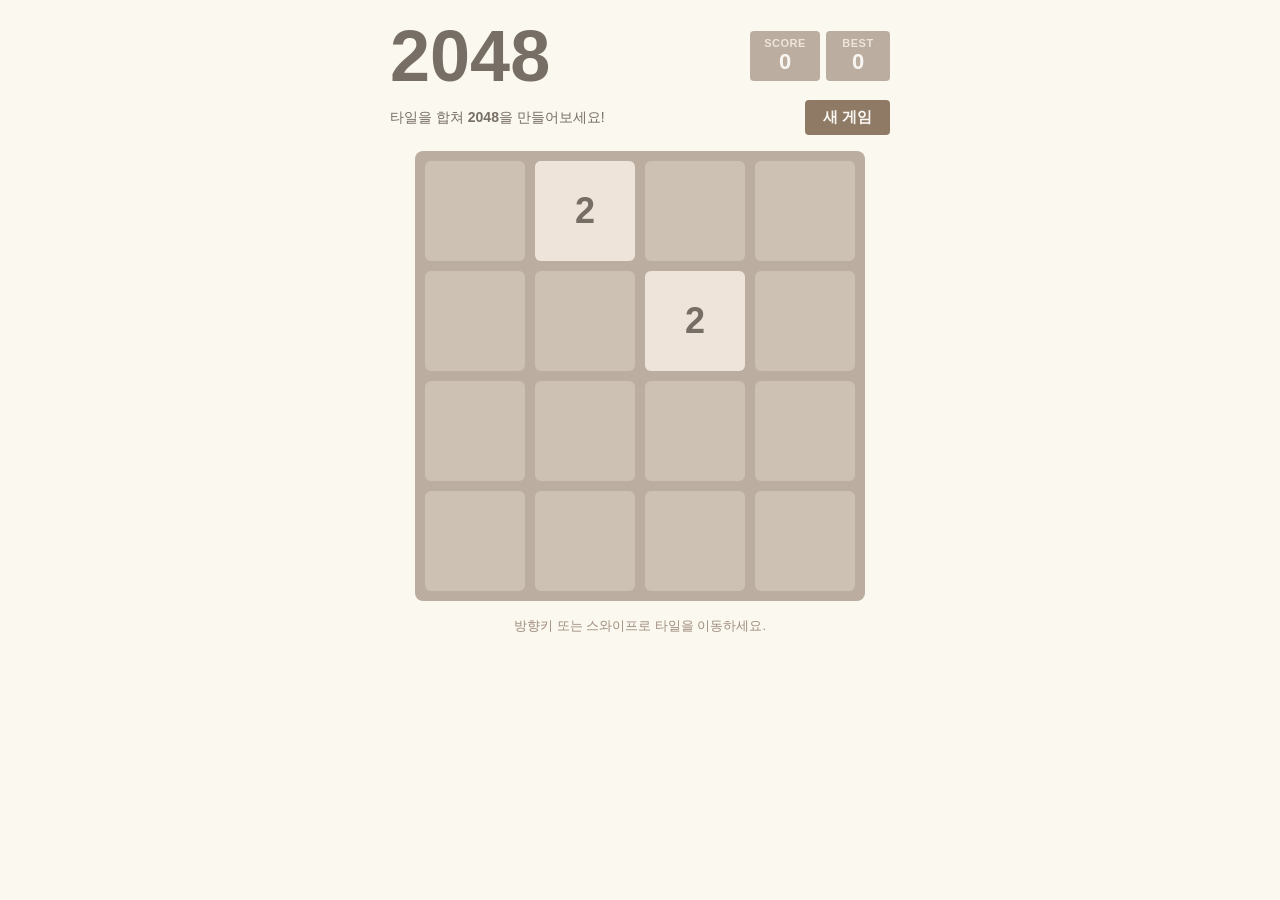
==== apps/2048/index.html @ 23d7c498 "2048 퍼즐 게임 추가 및 블로그 메인에 웹앱 섹션 임베딩 Co-Authored-By: Claude Sonnet 4.6 <noreply@anthropic.com>" ====
<!DOCTYPE html>
<html lang="ko">
<head>
  <meta charset="UTF-8" />
  <meta name="viewport" content="width=device-width, initial-scale=1.0" />
  <title>2048</title>
  <link rel="stylesheet" href="css/style.css" />
</head>
<body>
  <div class="container">
    <header class="header">
      <div class="title-row">
        <h1 class="game-title">2048</h1>
        <div class="scores">
          <div class="score-box">
            <div class="score-label">SCORE</div>
            <div class="score-value" id="score">0</div>
          </div>
          <div class="score-box">
            <div class="score-label">BEST</div>
            <div class="score-value" id="best">0</div>
          </div>
        </div>
      </div>
      <div class="header-bottom">
        <p class="subtitle">타일을 합쳐 <strong>2048</strong>을 만들어보세요!</p>
        <button class="btn-new" id="btn-new">새 게임</button>
      </div>
    </header>

    <main class="game-wrapper">
      <div class="grid-container" id="grid-container">
        <!-- 빈 셀 16개 -->
        <div class="grid-cell"></div>
        <div class="grid-cell"></div>
        <div class="grid-cell"></div>
        <div class="grid-cell"></div>
        <div class="grid-cell"></div>
        <div class="grid-cell"></div>
        <div class="grid-cell"></div>
        <div class="grid-cell"></div>
        <div class="grid-cell"></div>
        <div class="grid-cell"></div>
        <div class="grid-cell"></div>
        <div class="grid-cell"></div>
        <div class="grid-cell"></div>
        <div class="grid-cell"></div>
        <div class="grid-cell"></div>
        <div class="grid-cell"></div>

        <!-- 타일 레이어 -->
        <div class="tile-container" id="tile-container"></div>

        <!-- 게임 오버 오버레이 -->
        <div class="overlay" id="overlay-gameover">
          <div class="overlay-content">
            <p class="overlay-msg">Game Over!</p>
            <button class="btn-overlay" id="btn-retry">다시 시작</button>
          </div>
        </div>

        <!-- 승리 오버레이 -->
        <div class="overlay" id="overlay-win">
          <div class="overlay-content">
            <p class="overlay-msg">You Win!</p>
            <button class="btn-overlay" id="btn-continue">계속 플레이</button>
            <button class="btn-overlay btn-secondary" id="btn-new-win">새 게임</button>
          </div>
        </div>
      </div>
    </main>

    <footer class="footer">
      <p>방향키 또는 스와이프로 타일을 이동하세요.</p>
    </footer>
  </div>

  <script src="js/game.js"></script>
  <script src="js/render.js"></script>
  <script src="js/input.js"></script>
</body>
</html>
---- apps/2048/css/style.css ----
/* ===== 리셋 & 기본 ===== */
*, *::before, *::after {
  box-sizing: border-box;
  margin: 0;
  padding: 0;
}

:root {
  --cell-size: 100px;
  --gap: 10px;
  --border-radius: 6px;
  --grid-bg: #bbada0;
  --cell-bg: #cdc1b4;
  --page-bg: #faf8ef;
  --text-dark: #776e65;
  --text-light: #f9f6f2;
  --header-text: #776e65;
  --anim-duration: 200ms;
}

body {
  background-color: var(--page-bg);
  font-family: 'Clear Sans', 'Helvetica Neue', Arial, sans-serif;
  color: var(--text-dark);
  min-height: 100vh;
  display: flex;
  justify-content: center;
  align-items: flex-start;
  padding: 20px 10px 40px;
}

/* ===== 레이아웃 ===== */
.container {
  width: 100%;
  max-width: 500px;
}

/* ===== 헤더 ===== */
.header {
  margin-bottom: 16px;
}

.title-row {
  display: flex;
  justify-content: space-between;
  align-items: center;
  margin-bottom: 8px;
}

.game-title {
  font-size: 72px;
  font-weight: 700;
  color: var(--text-dark);
  line-height: 1;
}

.scores {
  display: flex;
  gap: 6px;
}

.score-box {
  background: var(--grid-bg);
  color: var(--text-light);
  border-radius: 4px;
  padding: 6px 14px;
  text-align: center;
  min-width: 64px;
}

.score-label {
  font-size: 11px;
  font-weight: 700;
  letter-spacing: 0.05em;
  color: #eee4da;
}

.score-value {
  font-size: 22px;
  font-weight: 700;
  line-height: 1.2;
}

.header-bottom {
  display: flex;
  justify-content: space-between;
  align-items: center;
}

.subtitle {
  font-size: 14px;
  color: var(--text-dark);
}

.btn-new {
  background: #8f7a66;
  color: var(--text-light);
  border: none;
  border-radius: 4px;
  padding: 8px 18px;
  font-size: 15px;
  font-weight: 700;
  cursor: pointer;
  transition: background 0.15s;
}

.btn-new:hover {
  background: #7a6859;
}

/* ===== 게임 그리드 ===== */
.game-wrapper {
  position: relative;
}

.grid-container {
  position: relative;
  background: var(--grid-bg);
  border-radius: 8px;
  padding: var(--gap);
  display: grid;
  grid-template-columns: repeat(4, var(--cell-size));
  grid-template-rows: repeat(4, var(--cell-size));
  gap: var(--gap);
  /* 그리드가 tile-container와 overlay의 기준 */
  width: calc(4 * var(--cell-size) + 5 * var(--gap));
  margin: 0 auto;
}

.grid-cell {
  background: var(--cell-bg);
  border-radius: var(--border-radius);
  width: var(--cell-size);
  height: var(--cell-size);
}

/* ===== 타일 컨테이너 ===== */
.tile-container {
  position: absolute;
  top: var(--gap);
  left: var(--gap);
  right: var(--gap);
  bottom: var(--gap);
  /* pointer-events: none so clicks pass through to grid */
  pointer-events: none;
}

/* ===== 타일 공통 ===== */
.tile {
  position: absolute;
  width: var(--cell-size);
  height: var(--cell-size);
  border-radius: var(--border-radius);
  display: flex;
  justify-content: center;
  align-items: center;
  font-size: 36px;
  font-weight: 700;
  line-height: 1;
  transition: top var(--anim-duration) ease, left var(--anim-duration) ease;
  z-index: 10;
}

/* 글자 크기 조절 */
.tile[data-value="128"],
.tile[data-value="256"],
.tile[data-value="512"] {
  font-size: 28px;
}

.tile[data-value="1024"],
.tile[data-value="2048"] {
  font-size: 22px;
}

.tile.tile-super {
  font-size: 18px;
}

/* ===== 타일 색상 ===== */
.tile-2    { background: #eee4da; color: #776e65; }
.tile-4    { background: #ede0c8; color: #776e65; }
.tile-8    { background: #f2b179; color: #f9f6f2; }
.tile-16   { background: #f59563; color: #f9f6f2; }
.tile-32   { background: #f67c5f; color: #f9f6f2; }
.tile-64   { background: #f65e3b; color: #f9f6f2; }
.tile-128  { background: #edcf72; color: #f9f6f2; }
.tile-256  { background: #edcc61; color: #f9f6f2; }
.tile-512  { background: #edc850; color: #f9f6f2; }
.tile-1024 { background: #edc53f; color: #f9f6f2; }
.tile-2048 { background: #edc22e; color: #f9f6f2; box-shadow: 0 0 24px 8px rgba(237,194,46,0.55); }
.tile-super { background: #3c3a32; color: #f9f6f2; }

/* ===== 애니메이션 ===== */
@keyframes appear {
  0%   { transform: scale(0); opacity: 0; }
  100% { transform: scale(1); opacity: 1; }
}

@keyframes pop {
  0%   { transform: scale(1); }
  50%  { transform: scale(1.2); }
  100% { transform: scale(1); }
}

.tile-new {
  animation: appear var(--anim-duration) ease forwards;
}

.tile-merged {
  animation: pop var(--anim-duration) ease forwards;
  z-index: 20;
}

/* ===== 오버레이 ===== */
.overlay {
  display: none;
  position: absolute;
  inset: 0;
  border-radius: 8px;
  background: rgba(238, 228, 218, 0.73);
  z-index: 100;
  justify-content: center;
  align-items: center;
}

.overlay.active {
  display: flex;
}

.overlay-content {
  text-align: center;
  display: flex;
  flex-direction: column;
  align-items: center;
  gap: 12px;
}

.overlay-msg {
  font-size: 52px;
  font-weight: 700;
  color: var(--text-dark);
}

.btn-overlay {
  background: #8f7a66;
  color: var(--text-light);
  border: none;
  border-radius: 4px;
  padding: 10px 24px;
  font-size: 16px;
  font-weight: 700;
  cursor: pointer;
  transition: background 0.15s;
  min-width: 120px;
}

.btn-overlay:hover {
  background: #7a6859;
}

.btn-secondary {
  background: #bbada0;
}

.btn-secondary:hover {
  background: #a89990;
}

/* ===== 푸터 ===== */
.footer {
  margin-top: 16px;
  text-align: center;
  font-size: 13px;
  color: #9f8c7d;
}

/* ===== 반응형 (480px 이하) ===== */
@media (max-width: 480px) {
  :root {
    --cell-size: calc((100vw - 60px) / 4);
    --gap: 8px;
  }

  .game-title {
    font-size: 48px;
  }

  .tile {
    font-size: 24px;
  }

  .tile[data-value="128"],
  .tile[data-value="256"],
  .tile[data-value="512"] {
    font-size: 20px;
  }

  .tile[data-value="1024"],
  .tile[data-value="2048"] {
    font-size: 16px;
  }

  .tile.tile-super {
    font-size: 13px;
  }

  .overlay-msg {
    font-size: 36px;
  }
}
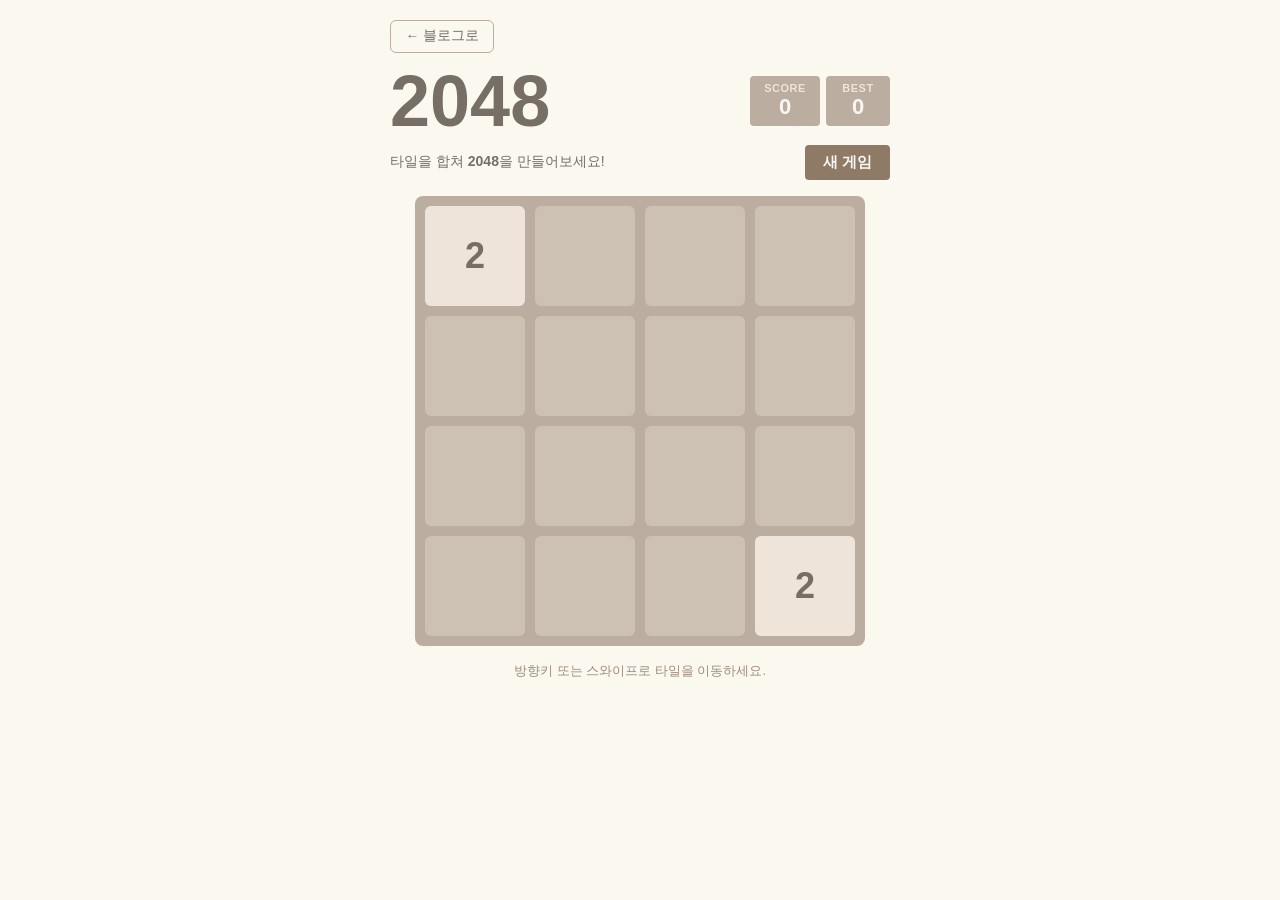
==== commit 5e378738: "2048 게임에 블로그 뒤로가기 버튼 추가 Co-Authored-By: Claude Sonnet 4.6 <noreply@anthropic.com>" ====
--- a/apps/2048/index.html
+++ b/apps/2048/index.html
@@ -9,6 +9,7 @@
 <body>
   <div class="container">
     <header class="header">
+      <a href="../../index.html" class="btn-back">← 블로그로</a>
       <div class="title-row">
         <h1 class="game-title">2048</h1>
         <div class="scores">
--- a/apps/2048/css/style.css
+++ b/apps/2048/css/style.css
@@ -33,6 +33,24 @@
 .container {
   width: 100%;
   max-width: 500px;
+}
+
+/* ===== 뒤로가기 버튼 ===== */
+.btn-back {
+  display: inline-block;
+  margin-bottom: 0.75rem;
+  padding: 0.4rem 0.9rem;
+  border: 1px solid #bbada0;
+  border-radius: 6px;
+  font-size: 0.85rem;
+  color: #776e65;
+  text-decoration: none;
+  transition: background-color 0.15s ease, color 0.15s ease;
+}
+
+.btn-back:hover {
+  background-color: #bbada0;
+  color: #f9f6f2;
 }
 
 /* ===== 헤더 ===== */
